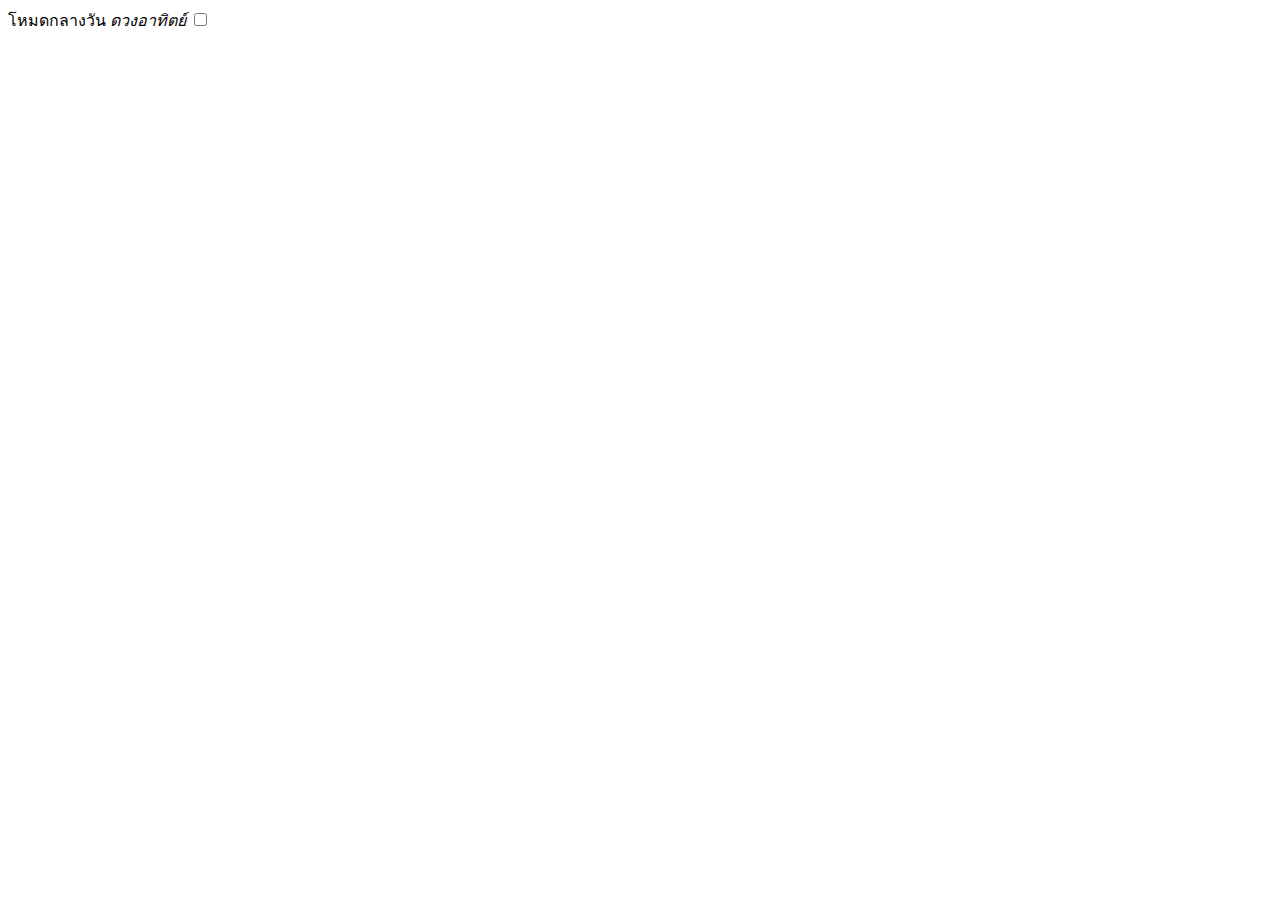
==== Darkmode/index.html @ 6ed845f2 "darkmode" ====
<!DOCTYPE html>
<html lang="en">
<head>
    <meta charset="UTF-8">
    <meta http-equiv="X-UA-Compatible" content="IE=edge">
    <meta name="viewport" content="width=device-width, initial-scale=1.0">
    <link rel="stylesheet" href="styles.css">
    <title>Dark And Light mode</title>
</head>
<body>
    <div class="theme-swith-container">
        <span class="toggle-icon">
            <span class="toggle-tex">โหมดกลางวัน</span>
            <i>ดวงอาทิตย์</i>
        </span>
        <label class="theme-swith">
            <input type="checkbox">
            <div class="slider round"></div>
        </label>
    </div>
    <script src="script.js"></script>
</body>
</html>
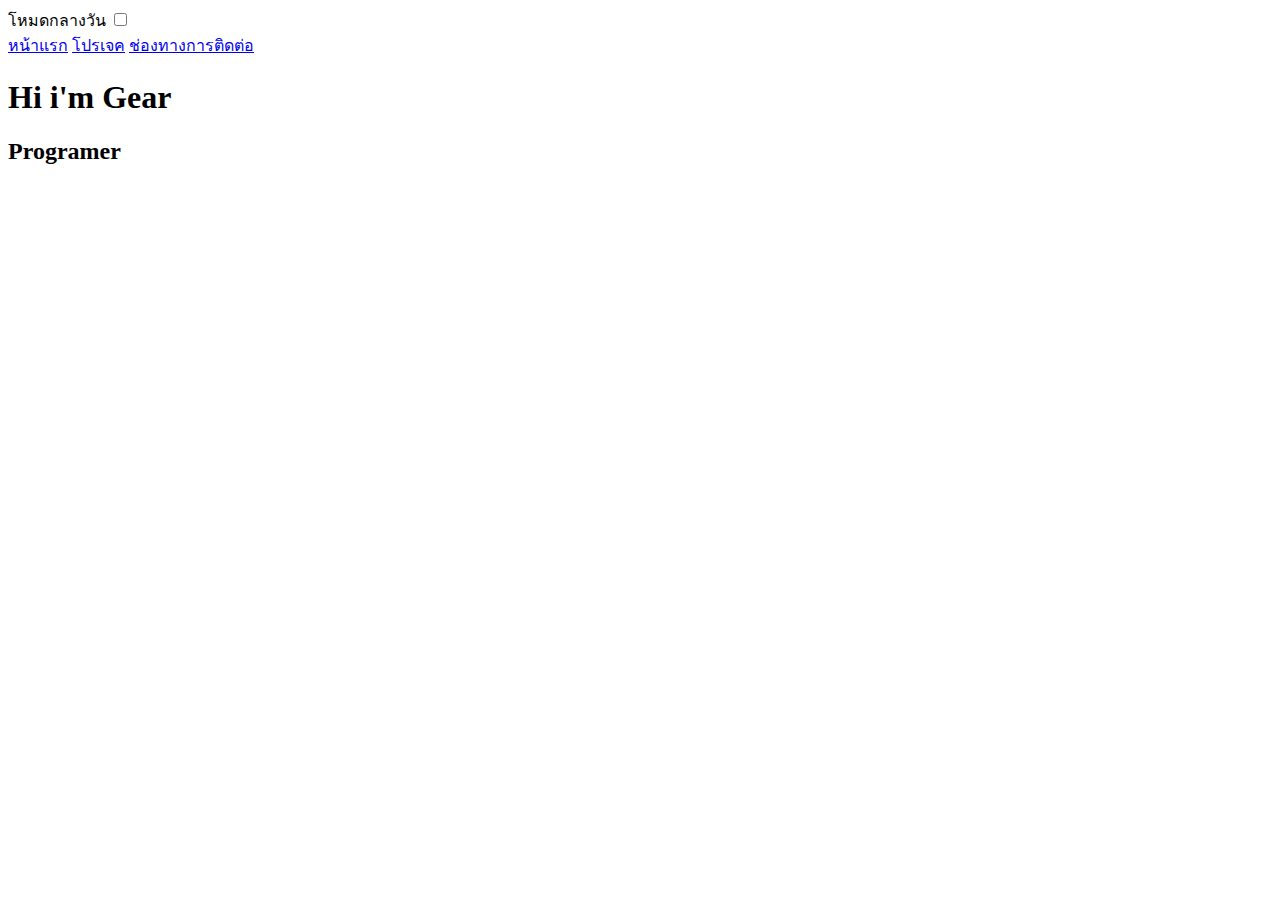
==== commit fd3d10d5: "Darkmode-7/7" ====
--- a/Darkmode/index.html
+++ b/Darkmode/index.html
@@ -5,19 +5,38 @@
     <meta http-equiv="X-UA-Compatible" content="IE=edge">
     <meta name="viewport" content="width=device-width, initial-scale=1.0">
     <link rel="stylesheet" href="styles.css">
+    <link rel="stylesheet" href="https://use.fontawesome.com/releases/v5.15.4/css/all.css" integrity="sha384-DyZ88mC6Up2uqS4h/KRgHuoeGwBcD4Ng9SiP4dIRy0EXTlnuz47vAwmeGwVChigm" crossorigin="anonymous"/>
     <title>Dark And Light mode</title>
 </head>
 <body>
     <div class="theme-swith-container">
         <span class="toggle-icon">
             <span class="toggle-tex">โหมดกลางวัน</span>
-            <i>ดวงอาทิตย์</i>
+            <i class="fas fa-sun"></i>
+            
         </span>
         <label class="theme-swith">
             <input type="checkbox">
             <div class="slider round"></div>
         </label>
     </div>
+    <nav class="nav">
+        <a href="#่home">หน้าแรก</a>
+        <a href="#project">โปรเจค</a>
+        <a href="#contact">ช่องทางการติดต่อ</a>
+    </nav>
+    <section class="home">
+        <div class="title-group">
+            <h1>Hi i'm Gear</h1>
+            <h2>Programer</h2>
+        </div>
+    </section>
+    <section class="project">
+
+    </section>
+    <section class="contact">
+        
+    </section>
     <script src="script.js"></script>
 </body>
 </html>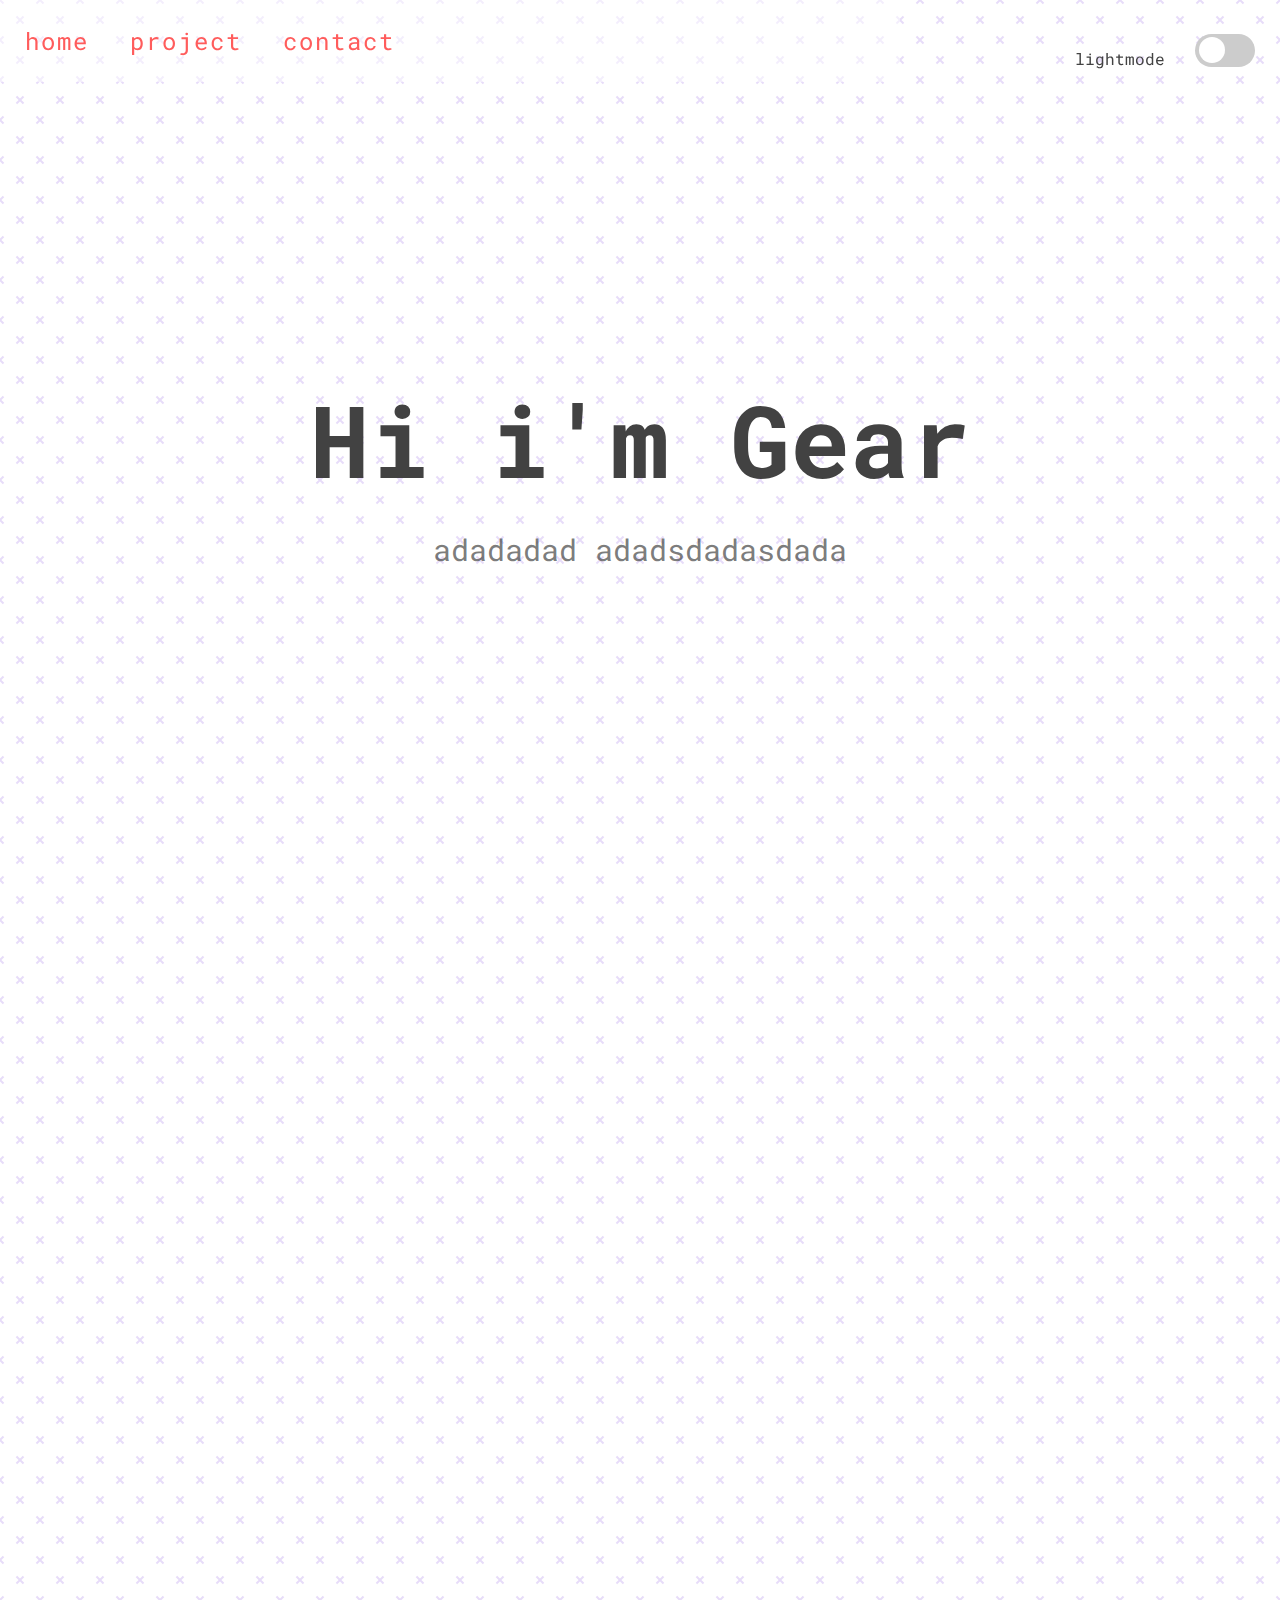
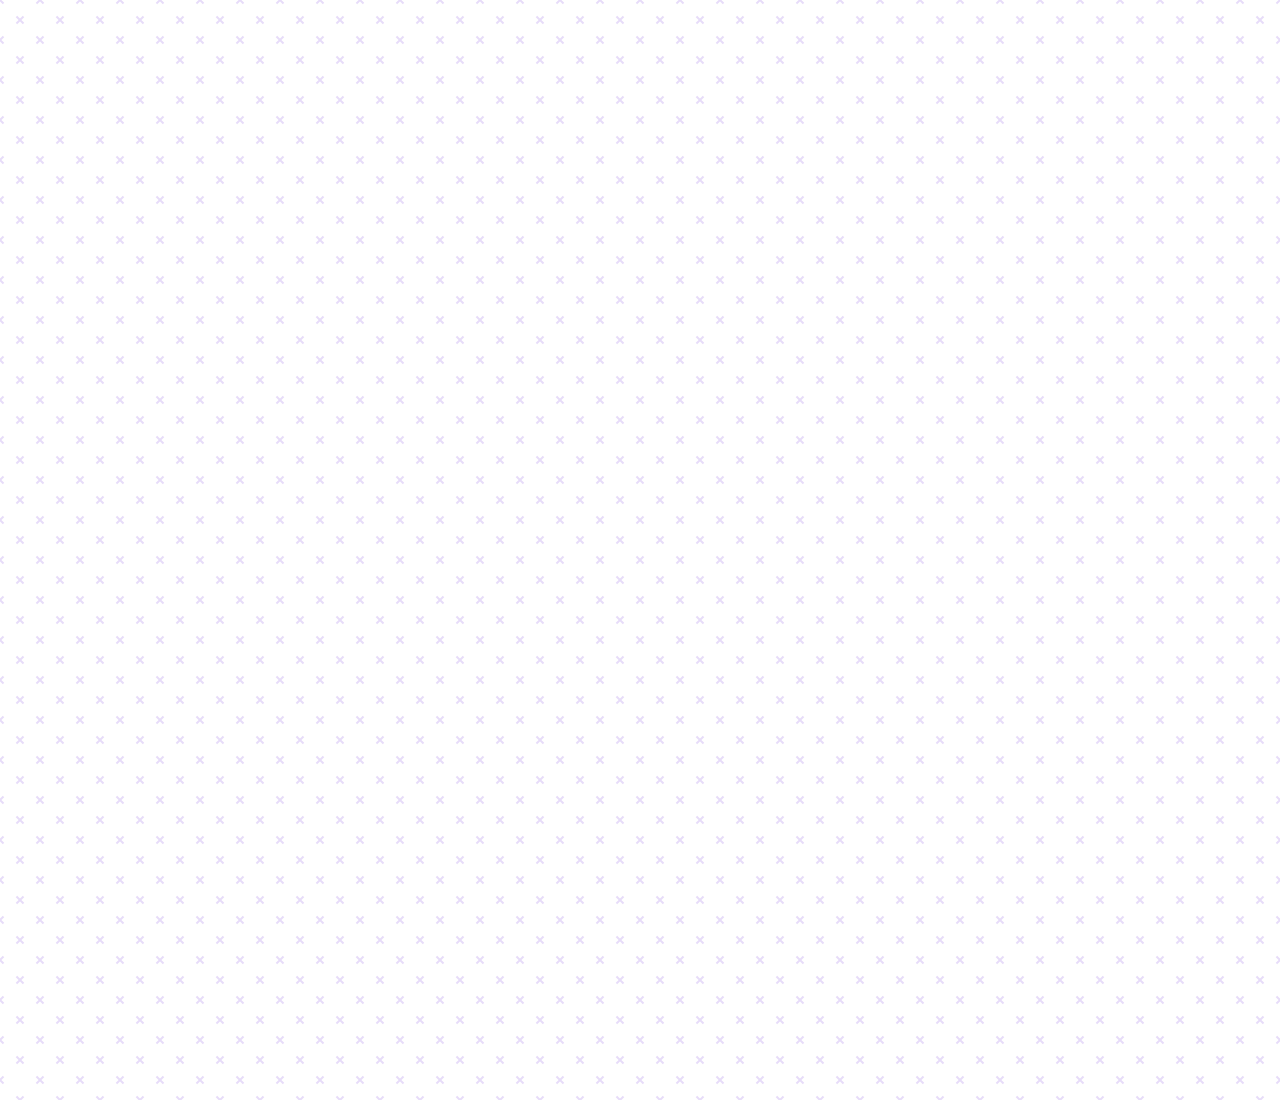
==== commit fa2bb0e0: "darkmode" ====
--- a/Darkmode/index.html
+++ b/Darkmode/index.html
@@ -9,26 +9,26 @@
     <title>Dark And Light mode</title>
 </head>
 <body>
-    <div class="theme-swith-container">
+    <div class="theme-switch-container">
         <span class="toggle-icon">
-            <span class="toggle-tex">โหมดกลางวัน</span>
+            <span class="toggle-text">lightmode</span>
             <i class="fas fa-sun"></i>
             
         </span>
-        <label class="theme-swith">
+        <label class="theme-switch">
             <input type="checkbox">
             <div class="slider round"></div>
         </label>
     </div>
     <nav class="nav">
-        <a href="#่home">หน้าแรก</a>
-        <a href="#project">โปรเจค</a>
-        <a href="#contact">ช่องทางการติดต่อ</a>
+        <a href="#่home">home</a>
+        <a href="#project">project</a>
+        <a href="#contact">contact</a>
     </nav>
     <section class="home">
         <div class="title-group">
             <h1>Hi i'm Gear</h1>
-            <h2>Programer</h2>
+            <h2>adadadad adadsdadasdada</h2>
         </div>
     </section>
     <section class="project">
--- a/Darkmode/styles.css
+++ b/Darkmode/styles.css
@@ -0,0 +1,127 @@
+@import url('https://fonts.googleapis.com/css2?family=Roboto+Mono:wght@700&display=swap');
+:root{
+    --primary-color : rgb(255,92,92);
+    --text-color: rgb(66, 66 ,66);
+    --text-color-second: rgba(66, 66, 66, 0.7);
+    --background: rgb(255,255,255);
+    --box-shadow: 0 5px 20px 1px rgba(0, 0, 0, 0.5);
+}
+[data-theme="dark"]{
+        --primary-color :orange;
+        --text-color: white;
+        --text-color-second: rgba(255, 255,255 0.8);
+        --background: #121213;
+        --box-shadow: 0 5px 20px 1px rgba(0, 0, 0, 0.5);
+}
+body{
+    background-color: var(--background);
+    background-image: url("data:image/svg+xml,%3Csvg xmlns='http://www.w3.org/2000/svg' width='40' height='40' viewBox='0 0 40 40'%3E%3Cg fill-rule='evenodd'%3E%3Cg fill='%23c4a8f0' fill-opacity='0.4'%3E%3Cpath d='M0 38.59l2.83-2.83 1.41 1.41L1.41 40H0v-1.41zM0 1.4l2.83 2.83 1.41-1.41L1.41 0H0v1.41zM38.59 40l-2.83-2.83 1.41-1.41L40 38.59V40h-1.41zM40 1.41l-2.83 2.83-1.41-1.41L38.59 0H40v1.41zM20 18.6l2.83-2.83 1.41 1.41L21.41 20l2.83 2.83-1.41 1.41L20 21.41l-2.83 2.83-1.41-1.41L18.59 20l-2.83-2.83 1.41-1.41L20 18.59z'/%3E%3C/g%3E%3C/g%3E%3C/svg%3E");    
+    margin: 0;
+    color: var(--text-color)
+} 
+*{
+    font-family: 'Roboto Mono', monospace;
+    box-sizing: border-box;
+}
+h1{
+    font-size: 100px;
+    margin-bottom: 0;
+
+}
+section{
+    min-height: 100vh;
+    display: flex;
+    justify-content: center;
+    align-items: center;
+    flex-direction: column;
+}
+h2{
+    color: var(--text-color-second);
+    font-size: 30px;
+    font-weight: normal;
+    text-align: center;
+}
+title-group{
+    text-align: center;
+}
+nav{
+    position: fixed;
+    z-index: 10;
+    font-size: 24px;
+    letter-spacing: 2px;
+    padding: 25px;
+    width: 100vh;
+    background: rgb(255 255 255 / 50%);
+}
+a{
+    margin-right: 25px;
+    color: var(--primary-color);
+    text-decoration: none;
+    border-bottom: 3px solid transparent;
+}
+a:hover, a:focus{
+    color: var(--text-color);
+    border-bottom: 3px solid ;
+}
+.theme-switch-container{
+    display: flex;
+    align-items: center;
+    z-index: 1000;
+    position: fixed;
+    right: 25px;
+    top: 30px;
+
+}
+.theme-switch-container span{
+    margin-right: 10px;
+    font-size: 1rem;
+}
+.toggle-text{
+    position: relative;
+    top: 4px;
+    right: 5px;
+    color: var(--text-color);
+}.theme-switch{
+    display: inline-block;
+    height: 34px;
+    position: relative;
+    width: 60px;
+}
+.theme-switch input{
+    display: none;
+}  
+.slider{
+    background: #ccc;
+    bottom: 0;
+    cursor: pointer;
+    left: 0;
+    position: absolute;
+    right: 0;
+    transition: 0.4s;
+    height: 33px;
+    border-radius: 34px;
+
+}
+.slider::before{
+    background: #fff;
+    content: "";
+    bottom: 4px;
+    height: 26px;
+    left: 4px;
+    position: absolute;
+    transition: 0.4s;
+    width: 26px;
+}
+input:checked +.slider::before{
+    transform: translateX(26px);
+}
+.slider.round::before{
+    border-radius: 50%;
+}
+.slider.round{
+    border-radius: 34px;
+}
+.fas{
+    font-size: 30px;
+    margin-right: 5px;
+}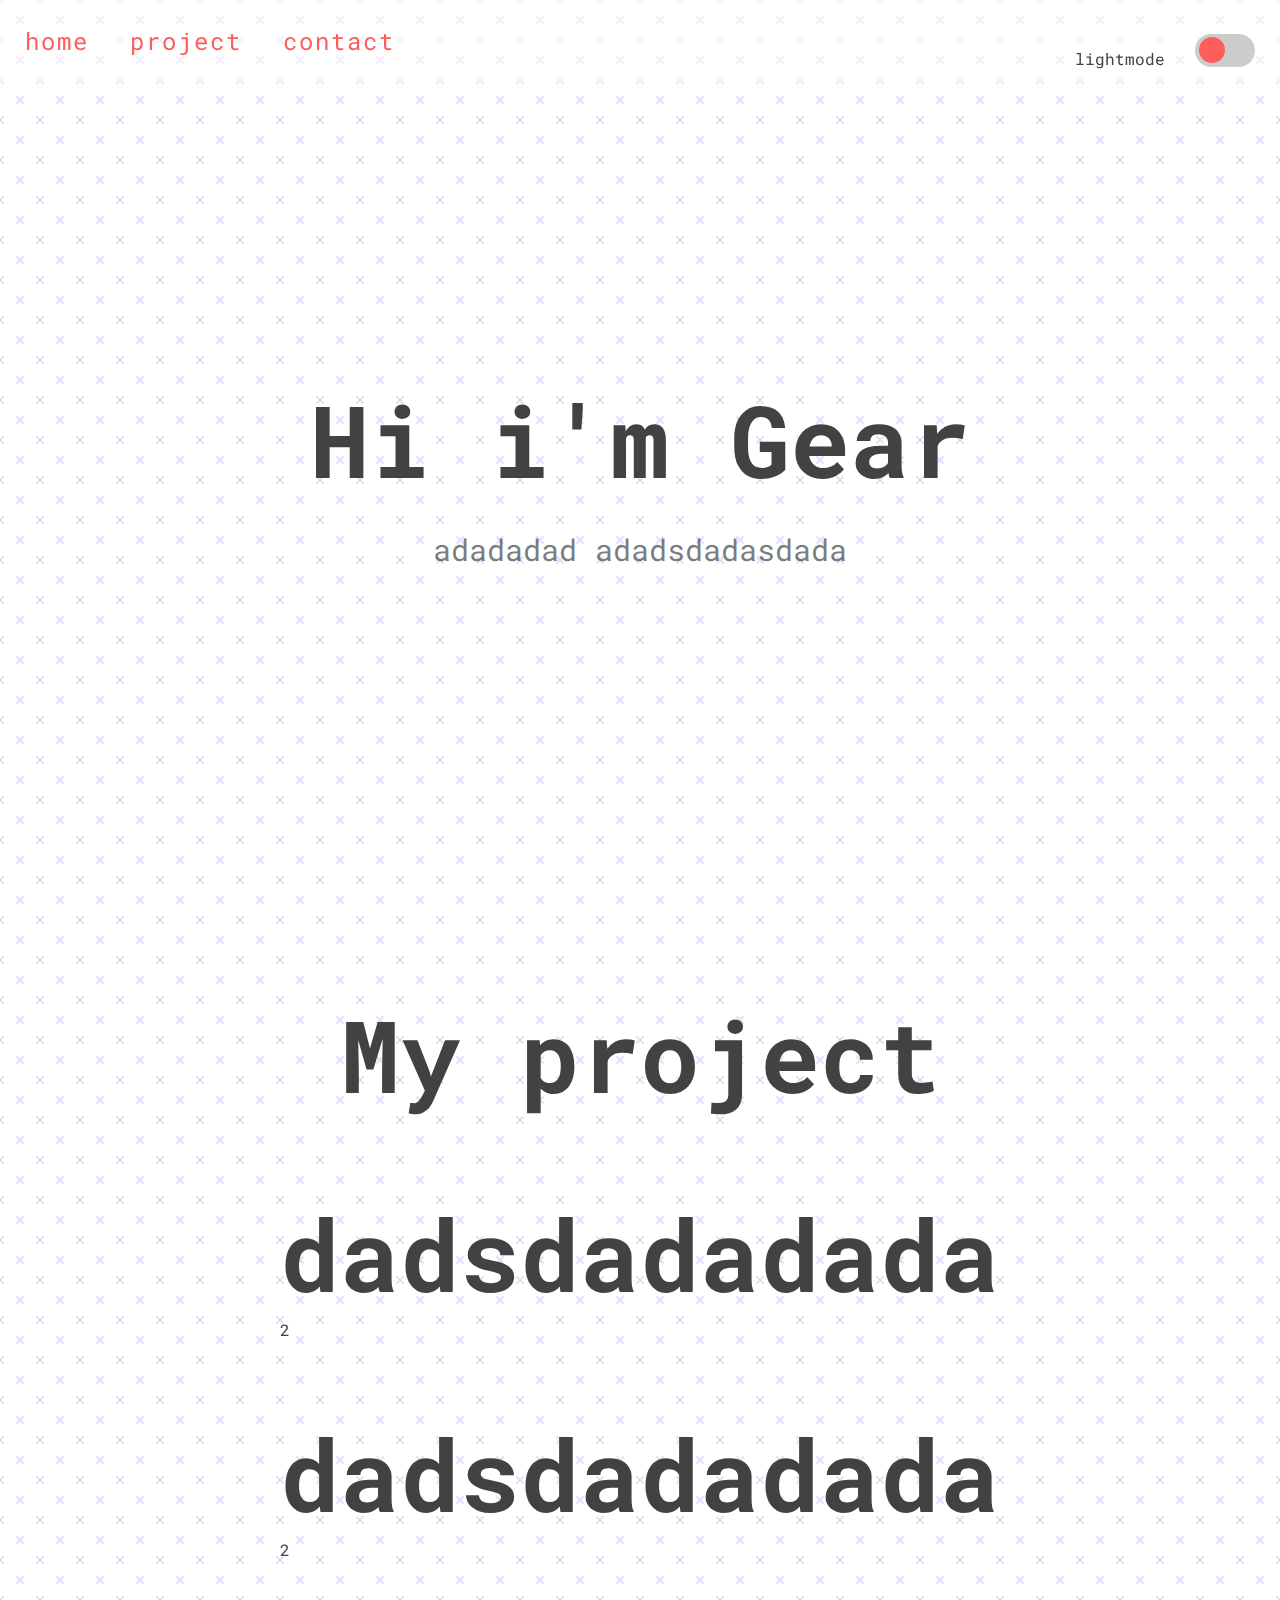
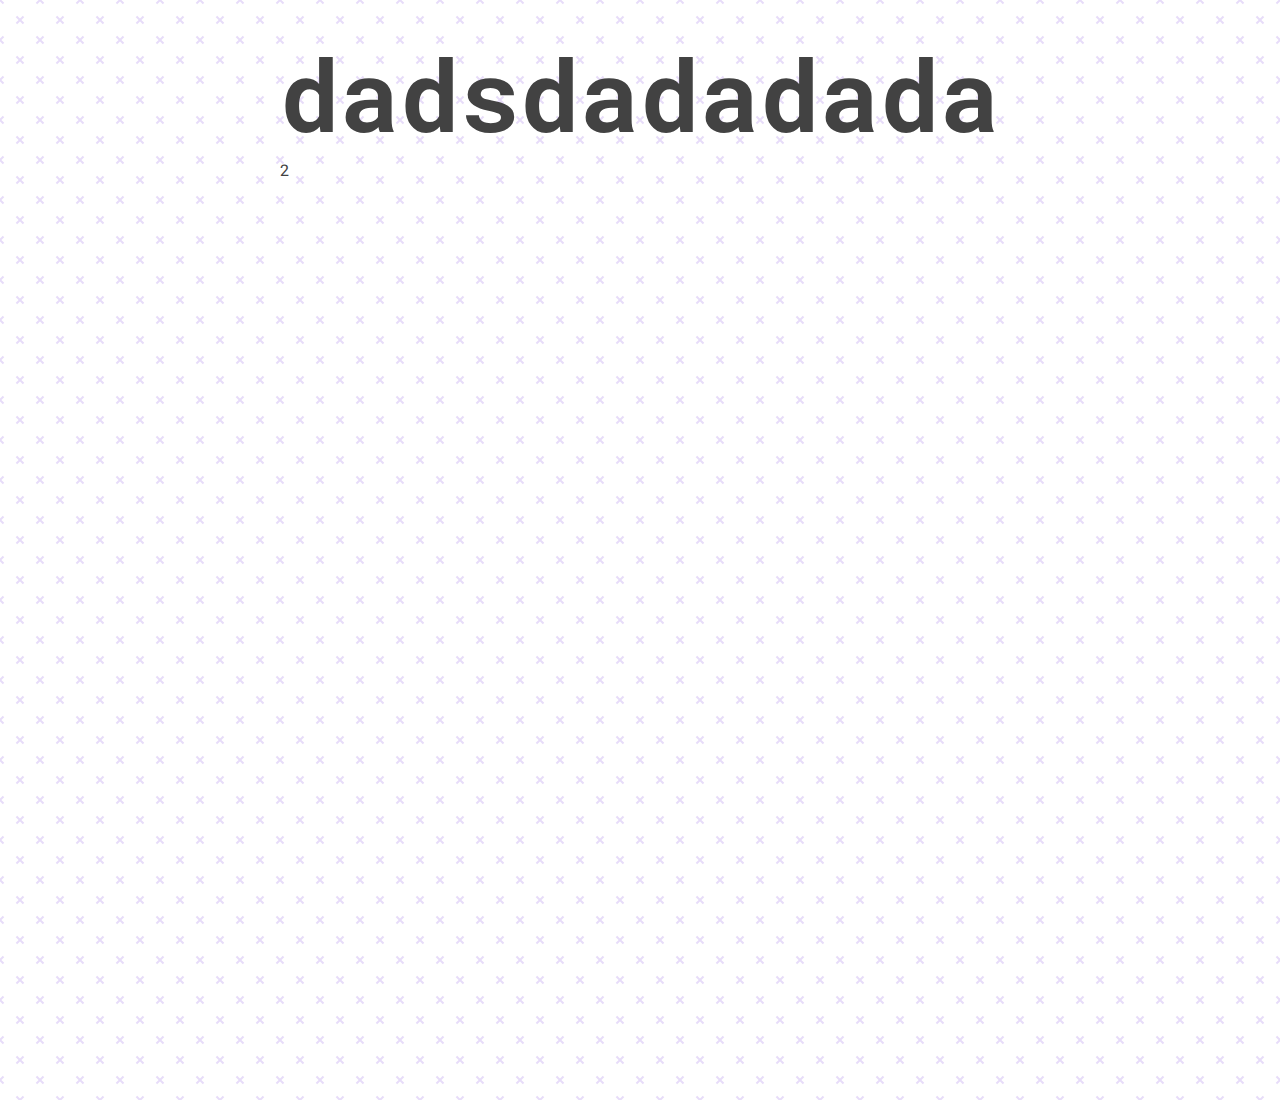
==== commit 9e299c9a: "sdad" ====
--- a/Darkmode/index.html
+++ b/Darkmode/index.html
@@ -10,7 +10,7 @@
 </head>
 <body>
     <div class="theme-switch-container">
-        <span class="toggle-icon">
+        <span id="toggle-icon">
             <span class="toggle-text">lightmode</span>
             <i class="fas fa-sun"></i>
             
@@ -20,21 +20,36 @@
             <div class="slider round"></div>
         </label>
     </div>
-    <nav class="nav">
-        <a href="#่home">home</a>
+    <nav id="nav">
+        <a href="#homepage">home</a>
         <a href="#project">project</a>
         <a href="#contact">contact</a>
     </nav>
-    <section class="home">
+    <section id="homepage">
         <div class="title-group">
             <h1>Hi i'm Gear</h1>
             <h2>adadadad adadsdadasdada</h2>
         </div>
     </section>
-    <section class="project">
-
+    <section id="project">
+        <h1>My project </h1>
+        <div class="project-container">
+            <div class="image-container"></div>
+            <h1>dadsdadadada</h1>2
+            <img src="" alt="">
+        </div>
+        <div class="project-container">
+            <div class="image-container"></div>
+            <h1>dadsdadadada</h1>2
+            <img src="" alt="">
+        </div>
+        <div class="project-container">
+            <div class="image-container"></div>
+            <h1>dadsdadadada</h1>2
+            <img src="" alt="">
+        </div>
     </section>
-    <section class="contact">
+    <section id="contact">
         
     </section>
     <script src="script.js"></script>
--- a/Darkmode/styles.css
+++ b/Darkmode/styles.css
@@ -22,6 +22,7 @@
 *{
     font-family: 'Roboto Mono', monospace;
     box-sizing: border-box;
+    scroll-behavior: smooth;
 }
 h1{
     font-size: 100px;
@@ -50,7 +51,7 @@
     font-size: 24px;
     letter-spacing: 2px;
     padding: 25px;
-    width: 100vh;
+    width: 100%;
     background: rgb(255 255 255 / 50%);
 }
 a{
@@ -103,7 +104,7 @@
 
 }
 .slider::before{
-    background: #fff;
+    background: var(--primary-color);
     content: "";
     bottom: 4px;
     height: 26px;
